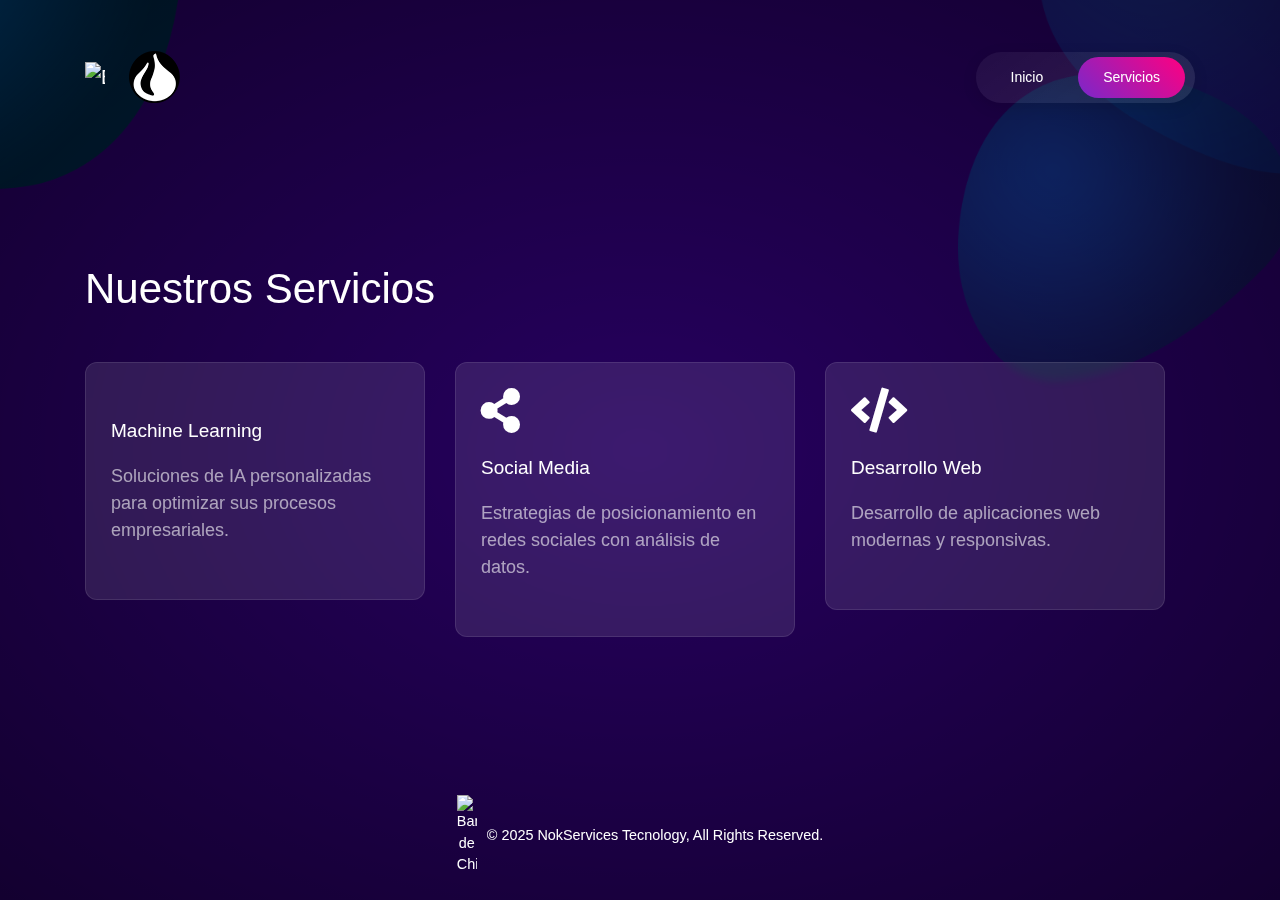
==== servicios.html @ 7560b2da "Beta 1 v2" ====
<!doctype html>
<html lang="es">
<head>
    <meta charset="UTF-8">
    <meta name="viewport" content="width=device-width, initial-scale=1, shrink-to-fit=no">
    <meta name="author" content="NokServices">

    <!-- Favicon -->
    <link rel="icon" type="image/png" href="assets/img/logo.png">
    <link rel="shortcut icon" type="image/png" href="assets/img/logo.png">
    <link rel="apple-touch-icon" href="assets/img/logo.png">

    <link rel="stylesheet" href="https://fonts.googleapis.com/css?family=Poppins:400,500,600">
    <link rel="stylesheet" href="assets/bootstrap/css/bootstrap.min.css" type="text/css">
    <link rel="stylesheet" href="assets/font-awesome/css/fontawesome-all.min.css">
    <link rel="stylesheet" href="assets/css/magnific-popup.css">
    <link rel="stylesheet" href="assets/css/style.css">
    <title>Servicios - Nok Services</title>

    <!-- Meta tags de seguridad -->
    <meta http-equiv="Content-Security-Policy" content="default-src 'self' https:; script-src 'self' https: 'unsafe-inline' 'unsafe-eval'; style-src 'self' https: 'unsafe-inline';">
    <meta http-equiv="X-Content-Type-Options" content="nosniff">
    <meta http-equiv="X-Frame-Options" content="DENY">
    <meta http-equiv="Referrer-Policy" content="strict-origin-when-cross-origin">
</head>
<body class="has-loading-screen ts-theme-dark">
    <div class="ts-page-wrapper">
        <div id="swup" class="container transition-fade">
            <!-- Navigation -->
            <header id="header">
                <nav class="navbar navbar-dark ts-separate-bg-element">
                    <a class="navbar-brand" href="index.html" style="display: flex; align-items: center;">
                        <div style="display: flex; align-items: center; gap: 10px;">
                            <img src="https://flagcdn.com/w20/cl.png" alt="Bandera de Chile" style="width: 20px; height: auto;">
                            <img src="assets/img/logo.png" alt="">
                        </div>
                    </a>
                    <div class="navbar-nav ml-auto custom-nav">
                        <div class="nav-container" style="
                            display: flex;
                            background: linear-gradient(145deg, rgba(255, 255, 255, 0.05), rgba(255, 255, 255, 0.1));
                            border-radius: 30px;
                            padding: 5px;
                            box-shadow: 0 4px 15px rgba(0, 0, 0, 0.1);">
                            <a href="index.html" class="nav-link" style="
                                color: white;
                                text-decoration: none;
                                padding: 10px 25px;
                                border-radius: 25px;
                                transition: all 0.4s ease;
                                margin: 0 5px;
                                font-weight: 500;">Inicio</a>
                            <a href="servicios.html" class="nav-link active" style="
                                color: white !important;
                                text-decoration: none;
                                padding: 10px 25px;
                                border-radius: 25px;
                                transition: all 0.4s ease;
                                margin: 0 5px;
                                font-weight: 500;
                                background: linear-gradient(45deg, #7928CA, #FF0080);">Servicios</a>
                        </div>
                    </div>
                </nav>
            </header>

            <!-- Main Content -->
            <main id="main-content">
                <div class="ts-content-wrapper">
                    <div class="row">
                        <div class="col-md-12">
                            <h1>Nuestros Servicios</h1>
                            
                            <!-- Services Grid -->
                            <div class="row mt-5">
                                <!-- Service Card 1 -->
                                <div class="col-md-4 mb-4">
                                    <div class="service-card" style="
                                        background: rgba(255, 255, 255, 0.1);
                                        border-radius: 12px;
                                        padding: 25px;
                                        backdrop-filter: blur(5px);
                                        border: 1px solid rgba(255, 255, 255, 0.1);
                                        transition: all 0.3s ease;">
                                        <i class="fas fa-robot mb-4" style="font-size: 2.5em; color: white;"></i>
                                        <h3>Machine Learning</h3>
                                        <p>Soluciones de IA personalizadas para optimizar sus procesos empresariales.</p>
                                    </div>
                                </div>

                                <!-- Service Card 2 -->
                                <div class="col-md-4 mb-4">
                                    <div class="service-card" style="
                                        background: rgba(255, 255, 255, 0.1);
                                        border-radius: 12px;
                                        padding: 25px;
                                        backdrop-filter: blur(5px);
                                        border: 1px solid rgba(255, 255, 255, 0.1);
                                        transition: all 0.3s ease;">
                                        <i class="fas fa-share-alt mb-4" style="font-size: 2.5em; color: white;"></i>
                                        <h3>Social Media</h3>
                                        <p>Estrategias de posicionamiento en redes sociales con análisis de datos.</p>
                                    </div>
                                </div>

                                <!-- Service Card 3 -->
                                <div class="col-md-4 mb-4">
                                    <div class="service-card" style="
                                        background: rgba(255, 255, 255, 0.1);
                                        border-radius: 12px;
                                        padding: 25px;
                                        backdrop-filter: blur(5px);
                                        border: 1px solid rgba(255, 255, 255, 0.1);
                                        transition: all 0.3s ease;">
                                        <i class="fas fa-code mb-4" style="font-size: 2.5em; color: white;"></i>
                                        <h3>Desarrollo Web</h3>
                                        <p>Desarrollo de aplicaciones web modernas y responsivas.</p>
                                    </div>
                                </div>
                            </div>
                        </div>
                    </div>
                </div>
            </main>

            <!-- Footer -->
            <footer id="footer">
                <div class="clearfix py-4">
                    <div class="text-center">
                        <small style="display: inline-flex; align-items: center; justify-content: center;">
                            <img src="https://flagcdn.com/w20/cl.png" alt="Bandera de Chile" style="width: 20px; height: auto; margin-right: 10px;">
                            © 2025 NokServices Tecnology, All Rights Reserved.
                        </small>
                    </div>
                </div>
            </footer>
        </div>

        <!-- Background -->
        <div class="ts-background ts-shapes-canvas position-fixed ts-separate-bg-element" data-bg-color="#26005F">
            <div class="ts-background-image ts-animate ts-scale" data-bg-image="assets/img/bg/14.png"></div>
            <div class="ts-background-image ts-animate ts-bounce" data-bg-image="assets/img/bg/13.png"></div>
            <div class="ts-background-image ts-animate ts-scale" data-bg-image="assets/img/bg/12.png" data-bg-opacity=".3"></div>
        </div>
    </div>

    <!-- Scripts -->
    <script src="assets/js/jquery-3.3.1.min.js"></script>
    <script src="assets/js/popper.min.js"></script>
    <script src="assets/bootstrap/js/bootstrap.min.js"></script>
    <script src="assets/js/imagesloaded.pkgd.min.js"></script>
    <script src="assets/js/custom.js"></script>
    <script>
        const swup = new Swup({
            animateHistoryBrowsing: true,
            plugins: []
        });

        // Reinicializar scripts después de cada transición
        swup.on('contentReplaced', function() {
            // Reinicializar scripts específicos de la página si es necesario
            if (typeof initializeScripts === 'function') {
                initializeScripts();
            }
        });

        // Mantener el fondo durante las transiciones
        swup.on('willReplaceContent', function() {
            document.body.classList.add('is-changing');
        });

        swup.on('contentReplaced', function() {
            document.body.classList.remove('is-changing');
        });
    </script>
</body>
</html>
---- assets/css/style.css ----
/*----------------------------------------------------------------------------------------------------------------------
Project:	    CryptoSoon
Version:        1.0.0

Default Color   #00c9ee;

Body copy:		'Poppins', sans-serif; 15px;
Headers:		'Poppins', sans-serif;

----------------------------------------------------------------------------------------------------------------------*/

/*----------------------------------------------------------------------------------------------------------------------
[Table of contents]

A. Basic Styling
  -- Styling

B. Helpers
  -- Animations
  -- Borders
  -- Colors
  -- Column Count
  -- Transitions
  -- Background
  -- Headings
  -- Height
  -- Margin
  -- No Gutter
  -- Opacity
  -- Overflow
  -- Padding
  -- Position
  -- Shadow
  -- Shape Mask
  -- Typography
  -- Title
  -- Transitions
  -- Utilities
  -- Width
  -- Z-Index

C. Components
  -- Block
  -- Blockquote
  -- Box
  -- Buttons
  -- Card
  -- Circle
  -- Forms
  -- Hr
  -- Inputs
  -- Item
  -- List
  -- Map
  -- Hero
  -- Navbar
  -- Page
  -- Partners
  -- Plugins
  -- Price Box
  -- Progress
  -- Promo Numbers
  -- Select
  -- Slider
  -- Tabs

D. Plugins Styles
  -- Magnific Popup
  -- Owl Carousel

E. Template Specific Elements
  -- Hero Form
  -- Carousel Centered
  -- Price Box
  -- SVG Shapes
  -- Other


----------------------------------------------------------------------------------------------------------------------*/

/***********************************************************************************************************************
A. Basic Styling
***********************************************************************************************************************/

/*-------------------------------------------
  -- Styling - Colors, Font Size, Font Family
-------------------------------------------*/

body {
    font-family: 'Roboto', sans-serif;
    font-weight: 400;
    font-size: 1.125rem;
    margin: 0;
    padding: 0;
    overflow-x: hidden;
}

body.ts-side-panel-active .ts-side-panel {
    transform: translateX(0%);
}

body.ts-side-panel-active .ts-page-wrapper {
    transform: translateX(-100%);
}

body.ts-theme-light .ts-shapes-canvas:after {
    opacity: .1;
}

body.ts-theme-light p {
    color: rgba(25, 25, 25, .6);
}

body.ts-theme-light h2 {
    border-bottom-color: rgba(25, 25, 25, .1);
}

body.ts-theme-light .ts-social-icons a {
    color: #191919;
    opacity: .6;
}

body.ts-theme-light .ts-social-icons a:hover {
    opacity: 1;
}

body.ts-theme-dark {
    color: #fff;
    background-color: #191919;
}

body.ts-theme-dark p {
    color: rgba(255, 255, 255, .6);
}

body.ts-theme-dark .form-control {
    box-shadow: 0 0 0 .125rem rgba(255, 255, 255, .2);
}

body.ts-theme-dark .form-control:focus {
    box-shadow: 0 0 0 .125rem rgba(255, 255, 255, .4);
}

body.ts-theme-dark .ts-social-icons a {
    color: #fff;
    opacity: .6;
}

body.ts-theme-dark .ts-social-icons a:hover {
    opacity: 1;
}

body, html {
    height: 100%;
}

html {
    font-size: 80%;
}

h1 {
    font-weight: 400;
    font-size: 1.875rem;
}

h2 {
    font-weight: 500;
    font-size: 1.25rem;
}

h3 {
    font-weight: 500;
    font-size: 1rem;
    margin-bottom: 1.25rem;
}

h4 {
    font-weight: 500;
    margin-bottom: 1.875rem;
}

h5 {
    font-size: 1rem;
    font-weight: 500;
}

h6 {
    font-size: .9375rem;
}

/* NEW */

/***********************************************************************************************************************
B. Helpers
***********************************************************************************************************************/

/*-------------------------------------------
  -- Animations
-------------------------------------------*/

[data-animate] {
    opacity: 0;
    animation-fill-mode: forwards;
    animation-duration: 1s;
}

/* Fade In Up */

@keyframes ts-fadeInUp {
    from {
        opacity: 0;
        transform: translate3d(0, 1.25rem, 0);
    }

    to {
        opacity: 1;
        transform: translate3d(0, 0, 0);
    }
}

.ts-fadeInUp {
    animation-name: ts-fadeInUp;
}

/* Fade In Down */

@keyframes ts-fadeInDown {
    from {
        opacity: 0;
        transform: translate3d(0, -1.25rem, 0);
    }

    to {
        opacity: 1;
        transform: translate3d(0, 0, 0);
    }
}

.ts-fadeInDown {
    animation-name: ts-fadeInDown;
}

/* Fade In Left */

@keyframes ts-fadeInLeft {
    from {
        opacity: 0;
        transform: translate3d(-1.25rem, 0, 0);
    }

    to {
        opacity: 1;
        transform: translate3d(0, 0, 0);
    }
}

.ts-fadeInLeft {
    animation-name: ts-fadeInLeft;
}

/* Fade In Right */

@keyframes ts-fadeInRight {
    from {
        opacity: 0;
        transform: translate3d(1.25rem, 0, 0);
    }

    to {
        opacity: 1;
        transform: translate3d(0, 0, 0);
    }
}

.ts-fadeInRight {
    animation-name: ts-fadeInRight;
}

/* Zoom In */

@keyframes ts-zoomIn {
    from {
        opacity: 0;
        transform: scale(.5);
    }

    to {
        opacity: 1;
        transform: scale(1);
    }
}

.ts-zoomIn {
    animation-name: ts-zoomIn;
}

/* Zoom In Short */

@keyframes ts-zoomInShort {
    from {
        opacity: 0;
        transform: scale(.9);
    }

    to {
        opacity: 1;
        transform: scale(1);
    }
}

.ts-zoomInShort {
    animation-name: ts-zoomInShort;
}

/****** Animate Shapes ******/

.ts-animate {
    animation-iteration-count: infinite;
    animation-duration: 5s;
}

/* Bounce */

@keyframes ts-bounce {
    0% {
        transform: translateY(0);
    }

    50% {
        transform: translateY(2.5rem);
    }

    100% {
        transform: translateY(0);
    }
}

.ts-bounce {
    animation-name: ts-bounce;
    animation-timing-function: ease-in-out;
}

/* Scale */

@keyframes ts-scale {
    0% {
        transform: scale(1);
    }

    50% {
        transform: scale(1.05);
    }

    100% {
        transform: scale(1);
    }
}

.ts-scale {
    animation-name: ts-scale;
    animation-timing-function: ease-in-out;
}

/*-------------------------------------------
  -- Borders
-------------------------------------------*/

.ts-border-radius__sm {
    border-radius: .125rem;
    overflow: hidden;
}

.ts-border-radius__md {
    border-radius: .25rem;
    overflow: hidden;
}

.ts-border-radius__lg {
    border-radius: .5rem;
    overflow: hidden;
}

.ts-border-radius__xl {
    border-radius: .75rem;
    overflow: hidden;
}

.ts-border-radius__round-shape {
    border-radius: 187.5rem;
    overflow: hidden;
}

.ts-border-none {
    border: none;
}

.ts-border-bottom {
    border-bottom: .0625rem solid rgba(0, 0, 0, .1);
}

.ts-font-color__white {
    color: #fff;
}

.ts-font-color__black {
    color: #000;
}

.ts-font-color__primary {
    color: #00c9ee;
}

/*-------------------------------------------
  -- Background
-------------------------------------------*/

[data-bg-image] {
    background-size: cover;
    background-position: 50%;
}

.ts-background {
    bottom: 0;
    left: 0;
    height: 100%;
    overflow: hidden;
    position: absolute;
    width: 100%;
    z-index: -2;
}

.ts-background .ts-background {
    height: 100%;
    width: 100%;
}

.ts-background-image, .ts-img-into-bg {
    background-repeat: no-repeat;
    background-size: cover;
    background-position: 50%;
    height: 100%;
    overflow: hidden;
    width: 100%;
    position: absolute;
    top: 0;
    left: 0;
}

.ts-background-image img, .ts-img-into-bg img {
    display: none;
}

.ts-background-original-size {
    background-size: inherit;
}

.ts-background-size-cover {
    background-size: cover;
}

.ts-background-size-contain {
    background-size: contain;
}

.ts-background-repeat-x {
    background-repeat: repeat-x;
}

.ts-background-repeat-y {
    background-repeat: repeat-y;
}

.ts-background-repeat-repeat {
    background-repeat: repeat;
    background-size: inherit;
}

.ts-background-position-top {
    background-position: top;
}

.ts-background-position-center {
    background-position: center;
}

.ts-background-position-bottom {
    background-position: bottom;
}

.ts-background-particles {
    height: 120%;
    left: 0;
    margin-left: -10%;
    margin-top: -10%;
    overflow: hidden;
    position: absolute;
    top: 0;
    width: 120%;
    z-index: 1;
}

.ts-background-is-dark {
    color: #fff;
}

.ts-background-is-dark .form-control {
    box-shadow: 0 0 0 .125rem rgba(255, 255, 255, .2);
}

.ts-background-is-dark .form-control:focus {
    box-shadow: 0 0 0 .125rem rgba(255, 255, 255, .4);
}

.ts-background-is-dark .ts-btn-border-muted {
    border-color: rgba(255, 255, 255, .1);
}

/*-------------------------------------------
  -- Height
-------------------------------------------*/

.ts-height__50px {
    height: 3.125rem;
}

.ts-height__100px {
    height: 6.25rem;
}

.ts-height__150px {
    height: 9.375rem;
}

.ts-height__200px {
    height: 12.5rem;
}

.ts-height__250px {
    height: 15.625rem;
}

.ts-height__300px {
    height: 18.75rem;
}

.ts-height__350px {
    height: 21.875rem;
}

.ts-height__400px {
    height: 25rem;
}

.ts-height__450px {
    height: 28.125rem;
}

.ts-height__500px {
    height: 31.25rem;
}

.ts-height__600px {
    height: 37.5rem;
}

.ts-height__700px {
    height: 43.75rem;
}

.ts-height__800px {
    height: 50rem;
}

.ts-height__900px {
    height: 56.25rem;
}

.ts-height__1000px {
    height: 62.5rem;
}

/*-------------------------------------------
  -- Margin
-------------------------------------------*/

.ts-mt__0 {
    margin-top: 0 !important;
}

.ts-mr__0 {
    margin-right: 0 !important;
}

.ts-mb__0 {
    margin-bottom: 0 !important;
}

.ts-ml__0 {
    margin-left: 0 !important;
}

/* NEW */

/*-------------------------------------------
  -- No Gutters - Removes padding from col*
-------------------------------------------*/

.no-gutters {
    margin-right: 0;
    margin-left: 0;
}

.no-gutters > .col, .no-gutters > [class*="col-"] {
    padding-right: 0;
    padding-left: 0;
}

/* NEW */

/*-------------------------------------------
  -- Opacity
-------------------------------------------*/

.ts-opacity__5 {
    opacity: .05;
}

.ts-opacity__10 {
    opacity: .1;
}

.ts-opacity__20 {
    opacity: .2;
}

.ts-opacity__30 {
    opacity: .3;
}

.ts-opacity__40 {
    opacity: .4;
}

.ts-opacity__50 {
    opacity: .5;
}

.ts-opacity__60 {
    opacity: .6;
}

.ts-opacity__70 {
    opacity: .7;
}

.ts-opacity__80 {
    opacity: .8;
}

.ts-opacity__90 {
    opacity: .9;
}

/*-------------------------------------------
  -- Overflow
-------------------------------------------*/

.ts-overflow__hidden {
    overflow: hidden;
}

.ts-overflow__visible {
    overflow: visible;
}

/* NEW */

/*-------------------------------------------
  -- Padding
-------------------------------------------*/

.ts-pt__0 {
    padding-top: 0 !important;
}

.ts-pr__0 {
    padding-right: 0 !important;
}

.ts-pb__0 {
    padding-bottom: 0 !important;
}

.ts-pl__0 {
    padding-left: 0 !important;
}

/*-------------------------------------------
  -- Position
-------------------------------------------*/

/* Top */

.ts-top__0 {
    top: 0%;
}

.ts-top__50 {
    top: 50%;
}

.ts-top__100 {
    top: 100%;
}

/* Right */

.ts-right__0 {
    right: 0%;
}

.ts-right__50 {
    right: 50%;
}

.ts-right__100 {
    right: 100%;
}

/* Bottom */

.ts-bottom__0 {
    bottom: 0%;
}

.ts-bottom__50 {
    bottom: 50%;
}

.ts-bottom__100 {
    bottom: 100%;
}

/* Left */

.ts-left__0 {
    left: 0%;
}

.ts-left__50 {
    left: 50%;
}

.ts-left__100 {
    left: 100%;
}

/* NEW */

/*-------------------------------------------
  -- Shadow
-------------------------------------------*/

.ts-shadow__sm {
    box-shadow: 0 .125rem .3125rem rgba(0, 0, 0, .1);
}

.ts-shadow__md {
    box-shadow: .125rem .1875rem .9375rem rgba(0, 0, 0, .15);
}

.ts-shadow__lg {
    box-shadow: .375rem .3125rem 1.5625rem rgba(0, 0, 0, .2);
}

.ts-shadow__none {
    box-shadow: none !important;
}

/*-------------------------------------------
  -- Shape Mask
-------------------------------------------*/

.ts-shape-mask__up:before {
    background-image: url("../../assets/img/bg-shape-mask-up.png");
    background-size: cover;
    content: "";
    left: 0;
    height: 3.75rem;
    position: absolute;
    top: -0.0625rem;
    width: 100%;
}

.ts-shape-mask__down:after {
    background-image: url("../../assets/img/bg-shape-mask-down.png");
    background-size: cover;
    bottom: -0.0625rem;
    content: "";
    left: 0;
    height: 3.75rem;
    position: absolute;
    width: 100%;
}

/* NEW */

/*-------------------------------------------
  -- Typography
-------------------------------------------*/

a {
    color: #00c9ee;
    transition: .3s ease;
}

a:hover {
    color: rgb(0, 165, 194);
    text-decoration: none;
}

p {
    line-height: 1.6875rem;
    margin-bottom: 1.875rem;
    color: rgba(25, 25, 25, .6);
}

.ts-font-weight__normal {
    font-weight: normal;
}

.ts-font-weight__light {
    font-weight: lighter;
}

.ts-font-weight__bold {
    font-weight: bold;
}

.ts-text-small {
    font-size: .8125rem !important;
}

.ts-xs-text-center {
}

/*-------------------------------------------
  -- Title
-------------------------------------------*/

.ts-title {
    margin-bottom: 1.25rem;
}

.ts-title h5 {
    font-weight: normal;
    opacity: .5;
}

/* NEW */

/* NEW */

/*-------------------------------------------
  -- Utilities
-------------------------------------------*/

/* Social Icons */

.ts-social-icons {
    font-size: 120%;
}

.ts-social-icons a {
    padding: .25rem .5rem;
    color: #9e9e9e;
}

/* Overlay */

.ts-has-overlay {
    position: relative;
}

.ts-has-overlay:after {
    background-color: #000;
    content: "";
    height: 100%;
    left: 0;
    opacity: .5;
    position: absolute;
    top: 0;
    width: 100%;
    z-index: -1;
}

/* Flip x */

.ts-flip-x {
    transform: scaleY(-1);
}

/* Flip Y */

.ts-flip-y {
    transform: scaleX(-1);
}

/* NEW flip */

/*-------------------------------------------
  -- Width
-------------------------------------------*/

.ts-width__10px {
    width: .625rem;
}

.ts-width__20px {
    width: 1.25rem;
}

.ts-width__30px {
    width: 1.875rem;
}

.ts-width__40px {
    width: 2.5rem;
}

.ts-width__50px {
    width: 3.125rem;
}

.ts-width__100px {
    width: 6.25rem;
}

.ts-width__200px {
    width: 12.5rem;
}

.ts-width__300px {
    width: 18.75rem;
}

.ts-width__400px {
    width: 25rem;
}

.ts-width__500px {
    width: 31.25rem;
}

.ts-width__inherit {
    width: inherit !important;
}

.ts-width__auto {
    width: auto !important;
}

/*-------------------------------------------
  -- Z-index
-------------------------------------------*/

.ts-z-index__-1 {
    z-index: -1 !important;
}

.ts-z-index__0 {
    z-index: 0 !important;
}

.ts-z-index__1 {
    z-index: 1 !important;
}

.ts-z-index__2 {
    z-index: 2 !important;
}

.ts-z-index__1000 {
    z-index: 1000 !important;
}

/* NEW */

/***********************************************************************************************************************
C. Components
***********************************************************************************************************************/

/*-------------------------------------------
  -- Block
-------------------------------------------*/

.ts-block {
    padding-bottom: 5rem;
    padding-top: 5rem;
    position: relative;
}

.ts-block-inside {
    padding: 1.25rem;
    position: relative;
}

section {
    position: relative;
}

/*-------------------------------------------
  -- Blockquote
-------------------------------------------*/

blockquote {
    font-size: 1.125rem;
    position: relative;
    background-size: contain;
    background-image: url("../../assets/svg/bubble.svg");
    background-repeat: no-repeat;
    background-position: center 3.75rem;
    padding-bottom: 3.75rem;
}

blockquote [class*="ts-circle"] {
    box-shadow: .375rem .3125rem 1.5625rem rgba(0, 0, 0, .2);
    position: relative;
    margin-bottom: 1.25rem;
    z-index: 1;
}

blockquote figure {
    padding-top: .9375rem;
    display: inline-block;
    position: relative;
}

blockquote figure aside {
    background-image: url("data:image/svg+xml,%3csvg xmlns='http://www.w3.org/2000/svg'  width='52' height='62'%3E%3cpath fill='var(--color-primary-svg)' d='M51 29.1c5.8 16.5-7.4 33-23.7 32.6 -2.5 0-4.9-0.3-7.2-1 -9.2-2.5-16.5-9.8-19-19C0.4 39.5 0 37 0 34.5 0 21.7 4.9 6.1 18.1 1.1 32.9-4.6 44.4 12.7 49.3 24 50 25.7 50.5 27.4 51 29.1z'/%3E%3c/svg%3E");
    background-repeat: no-repeat;
    background-size: contain;
    bottom: 0;
    height: 3.875rem;
    position: absolute;
    width: 3.25rem;
    right: -0.625rem;
    z-index: 2;
}

blockquote figure aside i {
    color: #fff;
    left: 1.0625rem;
    top: 1.5625rem;
    position: absolute;
}

blockquote figure aside svg {
    fill: #00c9ee;
}

blockquote p {
    padding-left: 2.5rem;
    padding-right: 2.5rem;
}

blockquote h4 {
    margin-bottom: .3125rem;
}

blockquote h6 {
    opacity: .5;
}

.blockquote-footer {
    color: inherit;
}

.blockquote-footer:before {
    display: none;
}

.ts-carousel-blockquote .owl-item figure, .ts-carousel-blockquote .owl-item p,
.ts-carousel-blockquote .owl-item .blockquote-footer {
    opacity: 0;
    transition: .6s ease;
    transform: translateY(.625rem);
}

.ts-carousel-blockquote .owl-item.active figure,
.ts-carousel-blockquote .owl-item.active p,
.ts-carousel-blockquote .owl-item.active .blockquote-footer {
    opacity: 1;
    transform: translateY(0);
}

.ts-carousel-blockquote .owl-item.active p {
    transition-delay: .1s;
}

.ts-carousel-blockquote .owl-item.active .blockquote-footer {
    transition-delay: .2s;
}

/* NEW */

/*-------------------------------------------
  -- Box
-------------------------------------------*/

.ts-box {
    background-color: #fff;
    border-radius: .25rem;
    margin-bottom: 1.875rem;
    box-shadow: .125rem .1875rem .9375rem rgba(0, 0, 0, .15);
    padding: 1.5625rem;
}

/*-------------------------------------------
  -- Buttons
-------------------------------------------*/

.btn {
    border-radius: 6.25rem;
    border-width: .125rem;
    box-shadow: .125rem .1875rem .9375rem rgba(0, 0, 0, .15);
    font-weight: 600;
    font-size: .9375rem;
    padding: .5rem 1.25rem;
    position: relative;
    outline: none !important;
}

.btn span {
    transition: .3s ease;
}

.btn .status {
    bottom: 0;
    height: 1.375rem;
    left: 0;
    margin: auto;
    position: absolute;
    top: 0;
    right: 0;
    width: 1.5rem;
}

.btn .status .spinner {
    left: .3125rem;
    transition: .3s ease;
    top: .1875rem;
    position: absolute;
    opacity: 0;
}

.btn .status .status-icon {
    border-radius: 50%;
    left: 0;
    opacity: 0;
    font-size: .625rem;
    padding: .25rem .4375rem;
    position: relative;
    transition: .3s ease;
    z-index: 1;
    transform: scale(0);
}

.btn .status .status-icon.valid {
    background-color: var(--green);
}

.btn .status .status-icon.invalid {
    background-color: var(--red);
}

.btn.processing span {
    opacity: .2;
}

.btn.processing .spinner {
    opacity: 1;
}

.btn.done .ts-spinner {
    opacity: 0;
}

.btn.done .status-icon {
    transform: scale(1);
    opacity: 1;
}

.btn-primary:hover, .btn-primary:focus, .btn-primary:active {
    /*background-color: darken( var(--color-primary), 20% );
    border-color: darken( var(--color-primary), 20% );*/
    background-color: #00c9ee;
    border-color: #00c9ee;
    box-shadow: .125rem .1875rem .9375rem rgba(0, 0, 0, .3);
}

.btn-primary {
    background-color: #00c9ee;
    border-color: #00c9ee;
    color: #fff;
}

.btn-primary.disabled, .btn-primary:disabled {
    background-color: rgb(0, 165, 194);
    border-color: rgb(0, 165, 194);
}

.btn-primary:not(:disabled):not(.disabled):active:focus,
.btn-primary:not(:disabled):not(.disabled).active:focus,
.show > .btn-primary.dropdown-toggle:focus {
    background-color: rgb(0, 165, 194);
    border-color: rgb(0, 143, 168);
    box-shadow: 0 .1875rem .9375rem rgba(0, 0, 0, .2);
}

.btn-primary:not(:disabled):not(.disabled):active,
.btn-primary:not(:disabled):not(.disabled).active,
.show > .btn-primary.dropdown-toggle {
    background-color: rgb(0, 165, 194);
    border-color: rgb(0, 165, 194);
    box-shadow: 0 .1875rem .9375rem rgba(0, 0, 0, .2);
}

.btn-dark {
    background-color: #191919;
    border-color: #191919;
}

.btn-outline-primary {
    border-color: #00c9ee;
    color: #00c9ee;
}

.btn-outline-primary:hover {
    background-color: #00c9ee;
    border-color: #00c9ee;
}

.btn-outline-primary:not(:disabled):not(.disabled):active:focus {
    background-color: #00c9ee;
    border-color: #00c9ee;
    box-shadow: 0 0 0 .2rem rgba(0, 201, 238, .5);
}

.btn-lg {
    padding: .75rem 1.5rem;
    font-size: 1.125rem;
}

.btn-sm {
    font-size: .8125rem;
    padding: .375rem 1rem;
}

.btn-xs {
    font-size: .75rem;
    font-weight: 600;
    padding: .125rem .6875rem;
    text-transform: uppercase;
}

[class*="btn-outline-"] {
    box-shadow: none;
}

.ts-btn-border-muted {
    border-color: rgba(25, 25, 25, .1);
}

/*-------------------------------------------
  -- Card
-------------------------------------------*/

.card {
    backface-visibility: hidden;
    border: none;
    box-shadow: .125rem .1875rem .9375rem rgba(0, 0, 0, .15);
    margin-bottom: 1.875rem;
    overflow: hidden;
}

.card-columns .card {
    margin-bottom: 1.25rem;
}

.card-body, .card-footer, .card-header {
    padding: 1.5625rem;
}

.ts-cards-same-height > div[class*='col-'] {
    display: flex;
}

.ts-cards-same-height > div[class*='col-'] .card {
    width: 100%;
}

.ts-card__flat {
    border-radius: 0;
    box-shadow: none;
}

.ts-card__flat .card-footer {
    background-color: transparent;
    border: none;
}

.ts-card__image {
}

/*-------------------------------------------
  -- Circle
-------------------------------------------*/

.ts-circle__sm {
    border-radius: 50%;
    display: inline-block;
    height: 4.375rem;
    flex: 0 0 4.375rem;
    overflow: hidden;
    width: 4.375rem;
    position: relative;
}

.ts-circle__md {
    border-radius: 50%;
    display: inline-block;
    height: 6.25rem;
    flex: 0 0 6.25rem;
    overflow: hidden;
    width: 6.25rem;
    position: relative;
}

.ts-circle__lg {
    border-radius: 50%;
    display: inline-block;
    height: 8.125rem;
    flex: 0 0 8.125rem;
    overflow: hidden;
    width: 8.125rem;
    position: relative;
}

.ts-circle__xl {
    border-radius: 50%;
    display: inline-block;
    height: 10rem;
    flex: 0 0 10rem;
    overflow: hidden;
    width: 10rem;
    position: relative;
}

/*-------------------------------------------
  -- Forms
-------------------------------------------*/

form.ts-labels-inside-input .form-group,
.ts-form.ts-labels-inside-input .form-group {
    position: relative;
}

form.ts-labels-inside-input .form-group label,
.ts-form.ts-labels-inside-input .form-group label {
    line-height: 2.625rem;
    left: .8125rem;
    opacity: .4;
    pointer-events: none;
    position: absolute;
    top: 0;
    transition: .3s ease;
}

form.ts-labels-inside-input .form-group label.focused,
.ts-form.ts-labels-inside-input .form-group label.focused {
    top: -2.1875rem;
    left: 0;
    font-size: .75rem;
    opacity: 1;
}

.form-control {
    border: 0;
    box-shadow: 0 0 0 .125rem rgba(0, 0, 0, .2);
    border-radius: .125rem;
    padding: .5625rem .75rem;
}

.form-control:focus {
    box-shadow: 0 0 0 .125rem rgba(0, 0, 0, .4);
}

.form-group {
    margin-bottom: 1.5625rem;
}

.form-group label {
    font-size: .8125rem;
}

/*-------------------------------------------
  -- HR
-------------------------------------------*/

hr {
    border-top-width: .125rem;
}

/* NEW */

/*-------------------------------------------
  -- Inputs
-------------------------------------------*/

.ts-input__static {
    pointer-events: none;
    box-shadow: none;
}

.ts-inputs__transparent input, .ts-inputs__transparent textarea {
    background-color: transparent;
    color: #fff;
}

.ts-inputs__transparent input:active, .ts-inputs__transparent input:focus,
.ts-inputs__transparent textarea:active, .ts-inputs__transparent textarea:focus {
    background-color: transparent;
    color: #fff;
}

.ts-item {
    height: 100%;
    padding-bottom: 1.875rem;
}

.ts-item-content {
    display: flex;
    flex-direction: column;
    height: 100%;
}

.ts-item-header {
    margin-bottom: 1.5625rem;
    position: relative;
}

.ts-item-header .icon .step {
    background-color: #00c9ee;
    bottom: 0;
    box-shadow: .125rem .1875rem .9375rem rgba(0, 0, 0, .15);
    border-radius: 50%;
    color: #191919;
    font-weight: 600;
    line-height: 1.875rem;
    left: 0;
    height: 1.875rem;
    position: absolute;
    text-align: center;
    width: 1.875rem;
}

.ts-item-body {
    flex: 1 1 auto;
}

.ts-item-footer {
}

/*-------------------------------------------
  -- List
-------------------------------------------*/

ul {
    line-height: 2.5rem;
}

ul.ts-list-divided li {
    border-bottom: .0625rem solid rgba(0, 0, 0, .1);
    padding-bottom: .3125rem;
    padding-top: .3125rem;
}

ul.ts-list-divided li:last-child {
    border-bottom: none;
}

/* NEW */

/*-------------------------------------------
  -- Loading Screen
-------------------------------------------*/

body.has-loading-screen:before {
    background-color: #000;
    content: "";
    height: 100%;
    right: 0;
    position: fixed;
    width: 100%;
    top: 0;
    z-index: 9999;
    transition: 1.5s ease;
    opacity: 1;
}

body.has-loading-screen:after {
    content: url("../../assets/img/loading.svg");
    height: 2.5rem;
    width: 2.5rem;
    position: fixed;
    margin: auto;
    bottom: 0;
    left: 0;
    right: 0;
    opacity: 1;
    transform: scale(1);
    transition: 1.5s ease;
    top: 0;
    z-index: 10000;
}

body.has-loading-screen.loading-done:before {
    width: 0;
}

body.has-loading-screen.loading-done:after {
    transform: scale(0);
    opacity: 0;
}

/*-------------------------------------------
  -- Map
-------------------------------------------*/

.map {
    min-height: 12.5rem;
}

.map a[href^="http://maps.google.com/maps"] {
    display: none !important;
}

.map a[href^="https://maps.google.com/maps"] {
    display: none !important;
}

.map .gmnoprint a, .map .gmnoprint span, .map .gm-style-cc {
    display: none;
}

/*-------------------------------------------
  -- Hero
-------------------------------------------*/

#ts-hero {
    color: #fff;
    display: flex;
    position: relative;
}

#ts-hero .ts-background-image {
    background-position: top center;
}

/*-------------------------------------------
  -- Navbar
-------------------------------------------*/

.navbar {
    font-size: .875rem;
    font-weight: 500;
    padding-bottom: 2rem;
    padding-top: 2rem;
    transition: .3s ease;
}

.navbar.in {
    padding-bottom: 1rem;
    padding-top: 1rem;
}

.navbar.in .ts-background {
    opacity: 1 !important;
}

.navbar .ts-background {
    transition: 1s ease;
}

.navbar .navbar-toggler {
    outline: none !important;
    border: none;
}

.navbar-dark .navbar-toggler-icon {
    background-image: url("data:image/svg+xml;charset=utf8,%3Csvg viewBox='0 0 30 30' xmlns='http://www.w3.org/2000/svg'%3E%3Cpath stroke='rgba(255, 255, 255, 1)' stroke-width='2' stroke-linecap='round' stroke-miterlimit='10' d='M4 7h22M4 15h22M4 23h22'/%3E%3C/svg%3E");
}

[class*="navbar-expand"] .navbar-nav .nav-link {
    padding-top: .3125rem;
    padding-bottom: .3125rem;
}

/*XL*/

/*LG*/

/*MD*/

/*SM*/

/*-------------------------------------------
  -- Page
-------------------------------------------*/

.ts-page-wrapper {
    height: 100%;
    transition: 1s cubic-bezier(.77, 0, .18, 1);
}

.ts-page-wrapper > .container {
    display: table;
    height: 100%;
}

#header, #footer {
    display: table-row;
    height: .0625rem;
}

#header {
    vertical-align: top;
}

#header .navbar {
    padding-left: 0;
    padding-right: 0;
}

#main-content {
    display: table;
    height: 100%;
    width: 100%;
}

#main-content .ts-content-wrapper {
    display: table-cell;
    vertical-align: middle;
}

#main-content .ts-content-wrapper > .row {
    width: 100%;
}

#footer {
    vertical-align: bottom;
}

/*-------------------------------------------
  -- Partners
-------------------------------------------*/

.ts-partners a {
    display: block;
    padding: .625rem .3125rem;
}

/*-------------------------------------------
  -- Plugins
-------------------------------------------*/

.tv-site-widget {
    border: none !important;
}

iframe div {
    border: none;
}

/*-------------------------------------------
  -- Progress
-------------------------------------------*/

.progress {
    background-color: transparent;
    border: .125rem solid #00c9ee;
    border-radius: 0;
    height: .625rem;
}

.progress .progress-bar {
    background-color: #00c9ee;
}

/*-------------------------------------------
  -- Promo Numbers
-------------------------------------------*/

.ts-promo-numbers h2 {
    font-weight: normal;
}

.ts-promo-numbers h3 {
    font-weight: normal;
}

.ts-promo-number {
    position: relative;
}

.ts-promo-number .ts-promo-number-divider:after {
    content: "";
    bottom: 0;
    border: .125rem solid #00c9ee;
    border-radius: 50%;
    height: .625rem;
    margin: auto;
    position: absolute;
    right: -0.3125rem;
    top: 0;
    width: .625rem;
}

/*-------------------------------------------
  -- Select
-------------------------------------------*/

select.form-control {
    box-shadow: .125rem .1875rem .9375rem rgba(0, 0, 0, .15);
    border-radius: .25rem;
    cursor: pointer;
    height: 2.8125rem !important;
    margin-top: -0.125rem;
    padding: .5rem;
    -webkit-appearance: none;
       -moz-appearance: none;
    text-indent: .0625rem;
    text-overflow: '';
}

select.form-control:focus, select.form-control:hover {
    box-shadow: .375rem .3125rem 1.5625rem rgba(0, 0, 0, .2);
}

select::-ms-expand {
    display: none;
}

.select-wrapper {
    position: relative;
}

.select-wrapper:before {
    position: absolute;
    display: inline-block;
    font-weight: 900;
    text-rendering: auto;
    top: 0;
    margin: auto;
    bottom: 0;
    right: .9375rem;
    height: 1.875rem;
    -webkit-font-smoothing: antialiased;
    font-family: "Font Awesome\ 5 Free";
    content: "\f0dd";
}

/*-------------------------------------------
  -- Slider
-------------------------------------------*/

.ts-slider {
    height: 100% !important;
}

.ts-slider div {
    height: 100% !important;
}

/*-------------------------------------------
  -- Tabs
-------------------------------------------*/

.nav-tabs {
    border-bottom: none;
}

.nav-tabs h4 {
    font-weight: normal;
    margin-bottom: 0;
}

.nav-tabs .nav-link {
    background-color: transparent;
    border: none;
    border-bottom: .1875rem solid transparent;
    margin-left: .9375rem;
    margin-right: .9375rem;
    padding-right: 0;
    padding-left: 0;
    color: inherit;
    opacity: .5;
}

.nav-tabs .nav-link.active {
    color: #191919;
    background-color: transparent;
    border-bottom: .1875rem solid #00c9ee;
    opacity: 1;
}

/* NEW */

/***********************************************************************************************************************
D. Plugins Styles
***********************************************************************************************************************/

/*-------------------------------------------
  -- Count Down
-------------------------------------------*/

.ts-count-down {
    display: flex;
    justify-content: space-between;
    margin-bottom: 1.25rem;
    font-size: 2.5rem;
    font-weight: 400;
    text-shadow: .375rem .3125rem 1.5625rem rgba(0, 0, 0, .5);
}

.ts-count-down div {
    display: block;
    width: 100%;
    position: relative;
}

.ts-count-down div:last-child .ts-cc-number:after {
    display: none;
}

.ts-count-down div .ts-cc-number {
    position: relative;
    width: 100%;
    display: block;
}

.ts-count-down div .ts-cc-number:after {
    bottom: 0;
    content: "\f111";
    font-weight: 900;
    font-family: "Font Awesome\ 5 Free";
    position: absolute;
    height: .625rem;
    margin: auto;
    font-size: .625rem;
    top: 0;
    opacity: .2;
    right: -0.625rem;
    -webkit-font-smoothing: antialiased;
}

.ts-count-down .ts-cc-description {
    display: block;
    font-size: .875rem;
    opacity: .5;
}

/*-------------------------------------------
  -- Magnific Popup
-------------------------------------------*/

/* overlay at start */

.mfp-fade.mfp-bg {
    opacity: 0;
    background-color: #000;
    -webkit-transition: all .15s ease-out;
       -moz-transition: all .15s ease-out;
            transition: all .15s ease-out;
}

/* overlay animate in */

.mfp-fade.mfp-bg.mfp-ready {
    opacity: .8;
}

/* overlay animate out */

.mfp-fade.mfp-bg.mfp-removing {
    opacity: 0;
}

/* content at start */

.mfp-fade.mfp-wrap .mfp-content {
    opacity: 0;
    -webkit-transition: all .15s ease-out;
       -moz-transition: all .15s ease-out;
            transition: all .15s ease-out;
}

/* content animate it */

.mfp-fade.mfp-wrap.mfp-ready .mfp-content {
    opacity: 1;
}

/* content animate out */

.mfp-fade.mfp-wrap.mfp-removing .mfp-content {
    opacity: 0;
}

/*-------------------------------------------
  -- Owl Carousel
-------------------------------------------*/

.owl-carousel .owl-dots {
    text-align: center;
}

.owl-carousel .owl-dots .owl-dot {
    display: inline-block;
    padding: .3125rem;
}

.owl-carousel .owl-dots .owl-dot:hover span,
.owl-carousel .owl-dots .owl-dot.active span {
    opacity: .7;
}

.owl-carousel .owl-dots .owl-dot span {
    background-color: #191919;
    border-radius: 50%;
    display: inline-block;
    height: .625rem;
    opacity: .2;
    transition: .3s ease;
    width: .625rem;
}

.owl-carousel .owl-nav {
    position: absolute;
    top: -1.25rem;
    bottom: 0;
    height: 0;
    margin: auto;
    width: 100%;
}

.owl-carousel .owl-nav .owl-prev, .owl-carousel .owl-nav .owl-next {
    background-color: rgba(25, 25, 25, .6);
    border-radius: 50%;
    box-shadow: 0 .125rem .3125rem rgba(0, 0, 0, .1);
    color: #fff;
    display: inline-block;
    height: 2.5rem;
    position: absolute;
    text-align: center;
    transition: .3s ease;
    width: 2.5rem;
}

.owl-carousel .owl-nav .owl-prev:after, .owl-carousel .owl-nav .owl-next:after {
    font-family: "Font Awesome\ 5 Free";
    font-weight: 900;
    font-size: 1.375rem;
    line-height: 2.5rem;
    -webkit-font-smoothing: antialiased;
}

.owl-carousel .owl-nav .owl-prev:hover, .owl-carousel .owl-nav .owl-next:hover {
    background-color: rgba(25, 25, 25, .8);
}

.owl-carousel .owl-nav .owl-next {
    right: .3125rem;
}

.owl-carousel .owl-nav .owl-next:after {
    content: "\f105";
    margin-left: .1875rem;
}

.owl-carousel .owl-nav .owl-prev {
    left: .3125rem;
}

.owl-carousel .owl-nav .owl-prev:after {
    content: "\f104";
    margin-right: .0625rem;
}

/***********************************************************************************************************************
E. Template Specific Elements
***********************************************************************************************************************/

/*-------------------------------------------
  -- Centered Slider
-------------------------------------------*/

.ts-carousel-centered .slide {
    margin-bottom: 1rem;
    margin-top: 1rem;
    padding: 1rem;
}

.ts-carousel-centered .owl-item {
    perspective: 1000;
}

.ts-carousel-centered .owl-item .slide {
    opacity: .5;
    transition: .3s ease;
    transform: scale(.95);
}

.ts-carousel-centered .owl-item.active.center .slide {
    opacity: 1;
    transform: scale(1);
}

.ts-carousel-centered .owl-nav .owl-prev,
.ts-carousel-centered .owl-nav .owl-next {
    height: 3.75rem;
    width: 3.75rem;
}

.ts-carousel-centered .owl-nav .owl-prev:after,
.ts-carousel-centered .owl-nav .owl-next:after {
    font-size: 1.375rem;
    line-height: 3.75rem;
}

.ts-carousel-centered .owl-nav .owl-prev:hover,
.ts-carousel-centered .owl-nav .owl-next:hover {
    background-color: rgb(25, 25, 25);
}

.ts-carousel-centered .owl-nav .owl-next {
    right: 1.25rem;
}

.ts-carousel-centered .owl-nav .owl-prev {
    left: 1.25rem;
}

/*-------------------------------------------
  -- Hero Form Floated
-------------------------------------------*/

.floated {
    position: relative;
    width: 100%;
    z-index: 1;
    bottom: -1.875rem;
}

.floated form {
    position: relative;
    padding: 1.875rem 3.75rem;
}

/*-------------------------------------------
  -- Price Box
-------------------------------------------*/

.ts-price-box__promoted {
    box-shadow: .375rem .3125rem 1.5625rem rgba(0, 0, 0, .2);
    margin-top: -1.25rem;
    margin-bottom: .625rem;
    z-index: 2;
}

.ts-price-box__promoted .ts-title {
    transform: scale(1.2);
}

/* NEW */

/*-------------------------------------------
  -- Time Line
-------------------------------------------*/

.ts-time-line__horizontal {
    padding-bottom: .625rem;
    padding-top: .625rem;
    position: relative;
    /* timeline line */
}

.ts-time-line__horizontal ul {
    padding-left: 1.875rem;
    list-style: none;
    position: relative;
}

.ts-time-line__horizontal:after {
    background-color: #474747;
    content: "";
    bottom: 6.875rem;
    height: .1875rem;
    left: 0;
    position: absolute;
    width: 100%;
}

.ts-time-line__horizontal .ts-time-line__item {
    flex: 0 0 auto;
    margin-right: 1.875rem;
    position: relative;
    width: 18.75rem;
}

.ts-time-line__horizontal .ts-time-line__item .ts-box {
    position: relative;
    /* dot */
}

.ts-time-line__horizontal .ts-time-line__item .ts-box:before {
    background-color: #474747;
    bottom: -4.375rem;
    border-radius: 100%;
    content: "";
    left: 1.6875rem;
    height: .75rem;
    position: absolute;
    width: .75rem;
}

.ts-time-line__horizontal .ts-time-line__item .ts-box {
    /*triangle*/
}

.ts-time-line__horizontal .ts-time-line__item .ts-box:after {
    border-color: #fff transparent transparent transparent;
    border-style: solid;
    border-width: .5rem .5rem 0 .5rem;
    bottom: -0.4375rem;
    content: "";
    left: 1.5625rem;
    height: 0;
    position: absolute;
    width: 0;
}

.ts-time-line__horizontal .ts-time-line__item.ts-time-line__milestone {
    width: 4.375rem;
}

.ts-time-line__horizontal .ts-time-line__item.ts-time-line__milestone .ts-box {
    background-color: #00c9ee;
    color: #fff;
}

.ts-time-line__horizontal .ts-time-line__item.ts-time-line__milestone .ts-box:after {
    border-color: #00c9ee transparent transparent transparent;
}

.ts-time-line__horizontal .ts-time-line__item.ts-time-line__milestone h5 {
    writing-mode: vertical-lr;
    margin: 0;
}

.ts-time-line__horizontal .ts-time-line__item figure {
    margin-left: 1.875rem;
    margin-top: 4.6875rem;
}

.ts-time-line__horizontal .ts-time-line__item figure small {
    text-transform: uppercase;
    opacity: .4;
}

.ts-time-line__horizontal .ts-time-line__item figure small,
.ts-time-line__horizontal .ts-time-line__item figure h6 {
    font-weight: 600;
}

.ts-time-line__horizontal .owl-stage-outer {
    padding: 1rem 1rem 0 1rem;
}

.ts-time-line__horizontal .owl-stage {
    align-items: flex-end;
    display: flex;
}

.ts-time-line__horizontal .ts-sly-frame.ts-loaded > ul {
    align-items: flex-end;
    display: flex;
}

/*-------------------------------------------
  -- Shapes
-------------------------------------------*/

.ts-shapes-canvas:after {
    position: absolute;
    top: 0;
    left: 0;
    width: 100%;
    height: 100%;
    content: "";
    opacity: .5;
    /*Permalink - use to edit and share this gradient: http://colorzilla.com/gradient-editor/#000000+0,000000+100&0+0,1+100*/
    background: -moz-radial-gradient(center, ellipse cover, rgba(0, 0, 0, 0) 0%, rgba(0, 0, 0, 1) 100%); /*FF3.6-15*/
    background: -webkit-radial-gradient(center, ellipse cover, rgba(0, 0, 0, 0) 0%, rgba(0, 0, 0, 1) 100%); /*Chrome10-25,Safari5.1-6*/
    background: radial-gradient(ellipse at center, rgba(0, 0, 0, 0) 0%, rgba(0, 0, 0, 1) 100%); /*W3C, IE10+, FF16+, Chrome26+, Opera12+, Safari7+*/
    filter: progid:DXImageTransform.Microsoft.gradient(startColorstr='rgba(0, 0, 0, 0)', endColorstr='#000000', GradientType=1); /*IE6-9 fallback on horizontal gradient*/
}

.ts-shape {
    position: absolute;
    width: 100%;
    height: 100%;
    top: 0;
    left: 0;
    transform: rotate(.0002deg);
}

.ts-mask {
    background-blend-mode: overlay;
            mask-position: center;
            mask-size: cover;
    -webkit-mask-position: center;
    -webkit-mask-size: cover;
}

/* NEW */

/*-------------------------------------------
  -- Side Panel
-------------------------------------------*/

.ts-side-panel {
    font-size: 90%;
    height: 100%;
    position: absolute;
    padding: 1.25rem;
    overflow-y: scroll;
    right: 0;
    top: 0;
    width: 100%;
    transform: translateX(100%);
    transition: 1s cubic-bezier(.77, 0, .18, 1);
    z-index: 999;
}

.ts-side-panel h2 {
    border-bottom: .0625rem solid rgba(255, 255, 255, .1);
    padding-bottom: 1.25rem;
}

.ts-side-panel section {
    margin-bottom: 6.25rem;
}

.ts-side-panel .ts-close-side-panel {
    position: absolute;
    font-size: 1.875rem;
    top: .625rem;
    right: 3.125rem;
    z-index: 1;
}

/* NEW */

/*-------------------------------------------
  -- Other
-------------------------------------------*/

/* Hero slider height */

.ts-hero-slider {
    height: 100% !important;
}

.ts-hero-slider div {
    height: 100% !important;
}

@media (min-width: 36rem) and (max-width: 47.9375rem) {
    body.ts-side-panel-active .ts-page-wrapper {
        transform: translateX(-80%);
    }

    html {
        font-size: 85%;
    }

    h1 {
        font-size: 1.875rem;
    }

    h2 {
        font-size: 1.375rem;
    }

    .ts-column-count-sm-1 {
        column-count: 1;
    }

    .ts-column-count-sm-2 {
        column-count: 2;
    }

    .ts-column-count-sm-3 {
        column-count: 3;
    }

    .ts-column-count-sm-4 {
        column-count: 4;
    }

    .ts-promo-numbers h2 {
        font-size: 2.375rem;
    }

    .ts-count-down {
        font-size: 3.125rem;
    }

    .ts-count-down .ts-cc-description {
        font-size: .625rem;
    }

    .ts-side-panel {
        padding: 1.25rem;
        width: 80%;
    }
}

@media (min-width: 48rem) and (max-width: 61.9375rem) {
    body.ts-side-panel-active .ts-page-wrapper {
        transform: translateX(-70%);
    }

    html {
        font-size: 90%;
    }

    h1 {
        font-size: 2.25rem;
    }

    h2 {
        font-size: 1.625rem;
    }

    .ts-column-count-md-1 {
        column-count: 1;
    }

    .ts-column-count-md-2 {
        column-count: 2;
    }

    .ts-column-count-md-3 {
        column-count: 3;
    }

    .ts-column-count-md-4 {
        column-count: 4;
    }

    .ts-promo-numbers h2 {
        font-size: 2.5rem;
    }

    .ts-count-down {
        font-size: 3.125rem;
    }

    .ts-count-down .ts-cc-description {
        font-size: .75rem;
    }

    .ts-side-panel {
        padding: 1.5rem;
        width: 70%;
    }
}

@media (min-width: 62rem) and (max-width: 74.9375rem) {
    body.ts-side-panel-active .ts-page-wrapper {
        transform: translateX(-60%);
    }

    html {
        font-size: 95%;
    }

    h1 {
        font-size: 2.375rem;
    }

    h2 {
        font-size: 1.75rem;
    }

    h3 {
        font-size: 1.125rem;
    }

    .ts-column-count-lg-1 {
        column-count: 1;
    }

    .ts-column-count-lg-2 {
        column-count: 2;
    }

    .ts-column-count-lg-3 {
        column-count: 3;
    }

    .ts-column-count-lg-4 {
        column-count: 4;
    }

    .ts-block {
        padding-bottom: 6.25rem;
        padding-top: 6.25rem;
    }

    .ts-card__image {
        height: 12.5rem;
    }

    .ts-promo-numbers h2 {
        font-size: 2.75rem;
    }

    .ts-count-down {
        font-size: 3.75rem;
    }

    .ts-count-down .ts-cc-description {
        font-size: 1.125rem;
    }

    .ts-side-panel {
        padding: 1.75rem;
        width: 60%;
    }
}

@media (min-width: 75rem) {
    body.ts-side-panel-active .ts-page-wrapper {
        transform: translateX(-50%);
    }

    html {
        font-size: 100%;
    }

    h1 {
        font-size: 2.625rem;
    }

    h2 {
        font-size: 2rem;
    }

    h3 {
        font-size: 1.1875rem;
    }

    .ts-column-count-xl-1 {
        column-count: 1;
    }

    .ts-column-count-xl-2 {
        column-count: 2;
    }

    .ts-column-count-xl-3 {
        column-count: 3;
    }

    .ts-column-count-xl-4 {
        column-count: 4;
    }

    .ts-block {
        padding-bottom: 8.125rem;
        padding-top: 8.125rem;
    }

    .ts-card__image {
        height: 15.625rem;
    }

    .navbar.navbar-expand-xl .ts-background {
        opacity: 0;
    }

    .ts-promo-numbers h2 {
        font-size: 3rem;
    }

    .ts-count-down {
        font-size: 4.375rem;
    }

    .ts-count-down .ts-cc-description {
        font-size: 1.125rem;
    }

    .ts-carousel-centered .owl-nav .owl-next {
        right: 5rem;
    }

    .ts-carousel-centered .owl-nav .owl-prev {
        left: 5rem;
    }

    .floated form {
        padding: 2.5rem 5rem;
    }

    .ts-side-panel {
        padding: 2rem;
        width: 50%;
    }
}

@media (max-width: 35.9375rem) {
    h1 {
        margin-bottom: 1.25rem;
    }

    [class*="ts-column-count-"] {
        column-count: 1;
    }

    .ts-xs-text-center {
        text-align: center !important;
    }

    .ts-promo-numbers h2 {
        font-size: 2.25rem;
    }

    .ts-promo-number {
        margin-bottom: 1.875rem;
    }
}

@media (min-width: 36rem) and (max-width: 61.9375rem) {
    h1 {
        margin-bottom: 1.25rem;
    }

    .ts-title {
        margin-bottom: 1.875rem;
    }

    .ts-block-inside {
        padding: 2.5rem;
    }
}

@media (min-width: 62rem) {
    h1 {
        margin-bottom: 1.875rem;
    }

    .ts-title {
        margin-bottom: 2.5rem;
    }

    .ts-block-inside {
        padding: 3.75rem;
    }

    .navbar.navbar-expand-lg .ts-background {
        opacity: 0;
    }

    .floated {
        position: absolute;
    }
}

@media (min-width: 48rem) {
    h4 {
        font-size: 1.0625rem;
    }

    .navbar.navbar-expand-md .ts-background {
        opacity: 0;
    }
}

@media (max-width: 61.9375rem) {
    .ts-card__image {
        height: 15.625rem;
    }
}

@media (min-width: 36rem) {
    .navbar.navbar-expand-sm .ts-background {
        opacity: 0;
    }

    .ts-carousel-centered .owl-nav .owl-next {
        right: 2.5rem;
    }

    .ts-carousel-centered .owl-nav .owl-prev {
        left: 2.5rem;
    }

    .ts-side-panel .ts-close-side-panel {
        top: 1.25rem;
    }
}
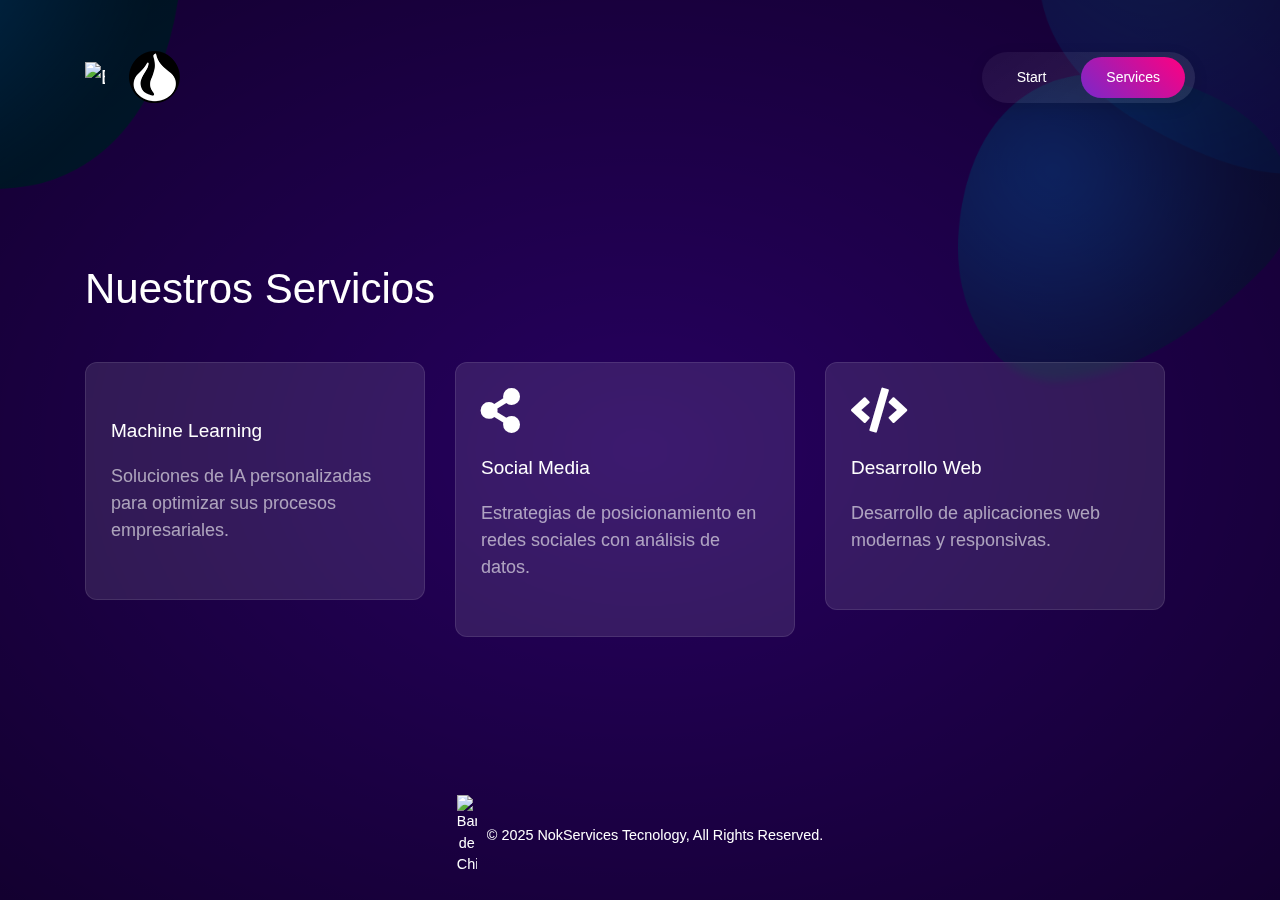
==== commit e288d9ac: "Inicio de Actualizacion de pagina + Limpieza de codigo" ====
--- a/servicios.html
+++ b/servicios.html
@@ -49,7 +49,7 @@
                                 border-radius: 25px;
                                 transition: all 0.4s ease;
                                 margin: 0 5px;
-                                font-weight: 500;">Inicio</a>
+                                font-weight: 500;">Start</a>
                             <a href="servicios.html" class="nav-link active" style="
                                 color: white !important;
                                 text-decoration: none;
@@ -58,7 +58,7 @@
                                 transition: all 0.4s ease;
                                 margin: 0 5px;
                                 font-weight: 500;
-                                background: linear-gradient(45deg, #7928CA, #FF0080);">Servicios</a>
+                                background: linear-gradient(45deg, #7928CA, #FF0080);">Services</a>
                         </div>
                     </div>
                 </nav>
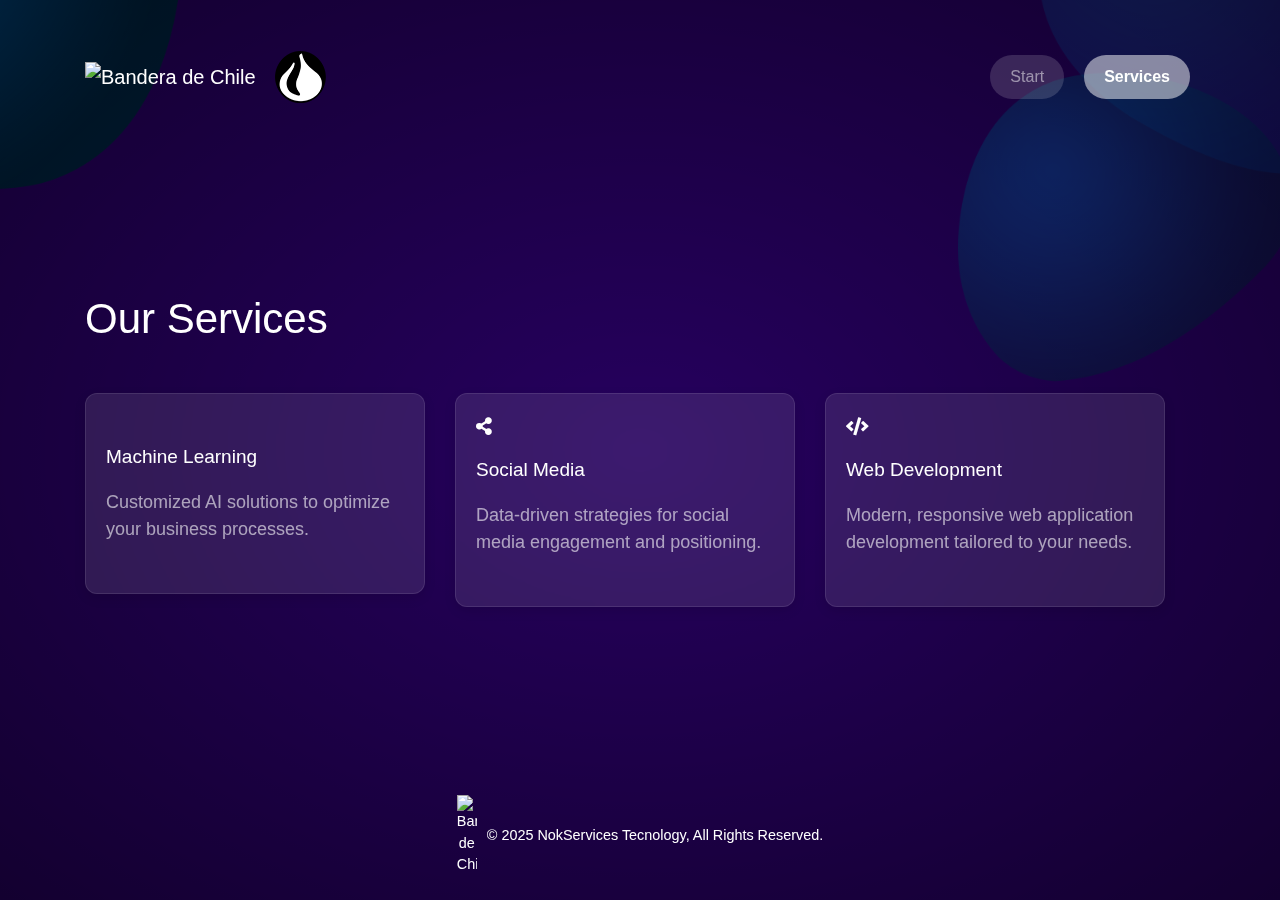
==== commit b12177aa: "Actualizaciones y Limpieza de codigo 0.1" ====
--- a/servicios.html
+++ b/servicios.html
@@ -15,6 +15,7 @@
     <link rel="stylesheet" href="assets/font-awesome/css/fontawesome-all.min.css">
     <link rel="stylesheet" href="assets/css/magnific-popup.css">
     <link rel="stylesheet" href="assets/css/style.css">
+    <link rel="stylesheet" href="assets/css/custom-styles.css">
     <title>Servicios - Nok Services</title>
 
     <!-- Meta tags de seguridad -->
@@ -29,92 +30,56 @@
             <!-- Navigation -->
             <header id="header">
                 <nav class="navbar navbar-dark ts-separate-bg-element">
-                    <a class="navbar-brand" href="index.html" style="display: flex; align-items: center;">
-                        <div style="display: flex; align-items: center; gap: 10px;">
-                            <img src="https://flagcdn.com/w20/cl.png" alt="Bandera de Chile" style="width: 20px; height: auto;">
+                    <!-- Removed inline styling from navbar-brand -->
+                    <a class="navbar-brand" href="index.html">
+                        <div class="brand-container">
+                            <img src="https://flagcdn.com/w20/cl.png" alt="Bandera de Chile">
                             <img src="assets/img/logo.png" alt="">
                         </div>
                     </a>
                     <div class="navbar-nav ml-auto custom-nav">
-                        <div class="nav-container" style="
-                            display: flex;
-                            background: linear-gradient(145deg, rgba(255, 255, 255, 0.05), rgba(255, 255, 255, 0.1));
-                            border-radius: 30px;
-                            padding: 5px;
-                            box-shadow: 0 4px 15px rgba(0, 0, 0, 0.1);">
-                            <a href="index.html" class="nav-link" style="
-                                color: white;
-                                text-decoration: none;
-                                padding: 10px 25px;
-                                border-radius: 25px;
-                                transition: all 0.4s ease;
-                                margin: 0 5px;
-                                font-weight: 500;">Start</a>
-                            <a href="servicios.html" class="nav-link active" style="
-                                color: white !important;
-                                text-decoration: none;
-                                padding: 10px 25px;
-                                border-radius: 25px;
-                                transition: all 0.4s ease;
-                                margin: 0 5px;
-                                font-weight: 500;
-                                background: linear-gradient(45deg, #7928CA, #FF0080);">Services</a>
+                        <!-- Removed inline styles from nav-container -->
+                        <div class="nav-container">
+                            <a href="index.html" class="nav-link">Start</a>
+                            <a href="servicios.html" class="nav-link active">Services</a>
                         </div>
                     </div>
                 </nav>
             </header>
+            <!--end Navigation-->
 
-            <!-- Main Content -->
+            <!-- Main Content with Services Grid -->
             <main id="main-content">
                 <div class="ts-content-wrapper">
                     <div class="row">
                         <div class="col-md-12">
-                            <h1>Nuestros Servicios</h1>
+                            <h1>Our Services</h1>
                             
                             <!-- Services Grid -->
                             <div class="row mt-5">
                                 <!-- Service Card 1 -->
                                 <div class="col-md-4 mb-4">
-                                    <div class="service-card" style="
-                                        background: rgba(255, 255, 255, 0.1);
-                                        border-radius: 12px;
-                                        padding: 25px;
-                                        backdrop-filter: blur(5px);
-                                        border: 1px solid rgba(255, 255, 255, 0.1);
-                                        transition: all 0.3s ease;">
-                                        <i class="fas fa-robot mb-4" style="font-size: 2.5em; color: white;"></i>
+                                    <div class="service-card" style="background: rgba(255, 255, 255, 0.1); border-radius: 12px; padding: 20px; backdrop-filter: blur(5px); border: 1px solid rgba(255, 255, 255, 0.1); box-shadow: 0 4px 12px rgba(0, 0, 0, 0.1); transition: all 0.3s ease;">
+                                        <!-- Icon, title and description -->
+                                        <i class="fas fa-robot mb-4"></i>
                                         <h3>Machine Learning</h3>
-                                        <p>Soluciones de IA personalizadas para optimizar sus procesos empresariales.</p>
+                                        <p>Customized AI solutions to optimize your business processes.</p>
                                     </div>
                                 </div>
-
                                 <!-- Service Card 2 -->
                                 <div class="col-md-4 mb-4">
-                                    <div class="service-card" style="
-                                        background: rgba(255, 255, 255, 0.1);
-                                        border-radius: 12px;
-                                        padding: 25px;
-                                        backdrop-filter: blur(5px);
-                                        border: 1px solid rgba(255, 255, 255, 0.1);
-                                        transition: all 0.3s ease;">
-                                        <i class="fas fa-share-alt mb-4" style="font-size: 2.5em; color: white;"></i>
+                                    <div class="service-card" style="background: rgba(255, 255, 255, 0.1); border-radius: 12px; padding: 20px; backdrop-filter: blur(5px); border: 1px solid rgba(255, 255, 255, 0.1); box-shadow: 0 4px 12px rgba(0, 0, 0, 0.1); transition: all 0.3s ease;">
+                                        <i class="fas fa-share-alt mb-4"></i>
                                         <h3>Social Media</h3>
-                                        <p>Estrategias de posicionamiento en redes sociales con análisis de datos.</p>
+                                        <p>Data-driven strategies for social media engagement and positioning.</p>
                                     </div>
                                 </div>
-
                                 <!-- Service Card 3 -->
                                 <div class="col-md-4 mb-4">
-                                    <div class="service-card" style="
-                                        background: rgba(255, 255, 255, 0.1);
-                                        border-radius: 12px;
-                                        padding: 25px;
-                                        backdrop-filter: blur(5px);
-                                        border: 1px solid rgba(255, 255, 255, 0.1);
-                                        transition: all 0.3s ease;">
-                                        <i class="fas fa-code mb-4" style="font-size: 2.5em; color: white;"></i>
-                                        <h3>Desarrollo Web</h3>
-                                        <p>Desarrollo de aplicaciones web modernas y responsivas.</p>
+                                    <div class="service-card" style="background: rgba(255, 255, 255, 0.1); border-radius: 12px; padding: 20px; backdrop-filter: blur(5px); border: 1px solid rgba(255, 255, 255, 0.1); box-shadow: 0 4px 12px rgba(0, 0, 0, 0.1); transition: all 0.3s ease;">
+                                        <i class="fas fa-code mb-4"></i>
+                                        <h3>Web Development</h3>
+                                        <p>Modern, responsive web application development tailored to your needs.</p>
                                     </div>
                                 </div>
                             </div>
@@ -122,6 +87,7 @@
                     </div>
                 </div>
             </main>
+            <!--end Main Content-->
 
             <!-- Footer -->
             <footer id="footer">
@@ -135,8 +101,9 @@
                 </div>
             </footer>
         </div>
+        <!--end container-->
 
-        <!-- Background -->
+        <!-- Background remains unchanged -->
         <div class="ts-background ts-shapes-canvas position-fixed ts-separate-bg-element" data-bg-color="#26005F">
             <div class="ts-background-image ts-animate ts-scale" data-bg-image="assets/img/bg/14.png"></div>
             <div class="ts-background-image ts-animate ts-bounce" data-bg-image="assets/img/bg/13.png"></div>
@@ -144,7 +111,7 @@
         </div>
     </div>
 
-    <!-- Scripts -->
+    <!-- Scripts remain unchanged -->
     <script src="assets/js/jquery-3.3.1.min.js"></script>
     <script src="assets/js/popper.min.js"></script>
     <script src="assets/bootstrap/js/bootstrap.min.js"></script>
@@ -174,4 +141,4 @@
         });
     </script>
 </body>
-</html> +</html>--- a/assets/css/custom-styles.css
+++ b/assets/css/custom-styles.css
@@ -0,0 +1,46 @@
+/* ...existing code... */
+
+/* Navigation Menu Enhancements */
+.nav-container {
+  display: flex;
+  flex-wrap: wrap;
+  justify-content: center;
+  align-items: center;
+  gap: 10px; /* espacios entre elementos */
+}
+
+.nav-container a.nav-link {
+  display: inline-block;
+  white-space: nowrap; /* evita que se dividan palabras */
+  margin: 0 5px;
+  padding: 10px 20px;
+  font-size: 16px;
+  /* Efectos existentes */
+  background: rgba(255, 255, 255, 0.15);
+  border-radius: 25px;
+  color: white;
+  text-decoration: none;
+  transition: background 0.3s ease, transform 0.3s ease;
+}
+
+.nav-container a.nav-link:hover {
+  background: rgba(255, 255, 255, 0.3);
+  transform: scale(1.05);
+}
+
+.nav-container a.nav-link.active,
+.nav-container a.nav-link.active:hover {
+  background: rgba(255, 255, 255, 0.5);
+  font-weight: 600;
+}
+
+/* Responsive adjustments */
+@media (max-width: 768px) {
+  .nav-container a.nav-link {
+    margin: 5px 10px;
+    padding: 8px 16px;
+    font-size: 14px;
+  }
+}
+
+/* ...existing code... */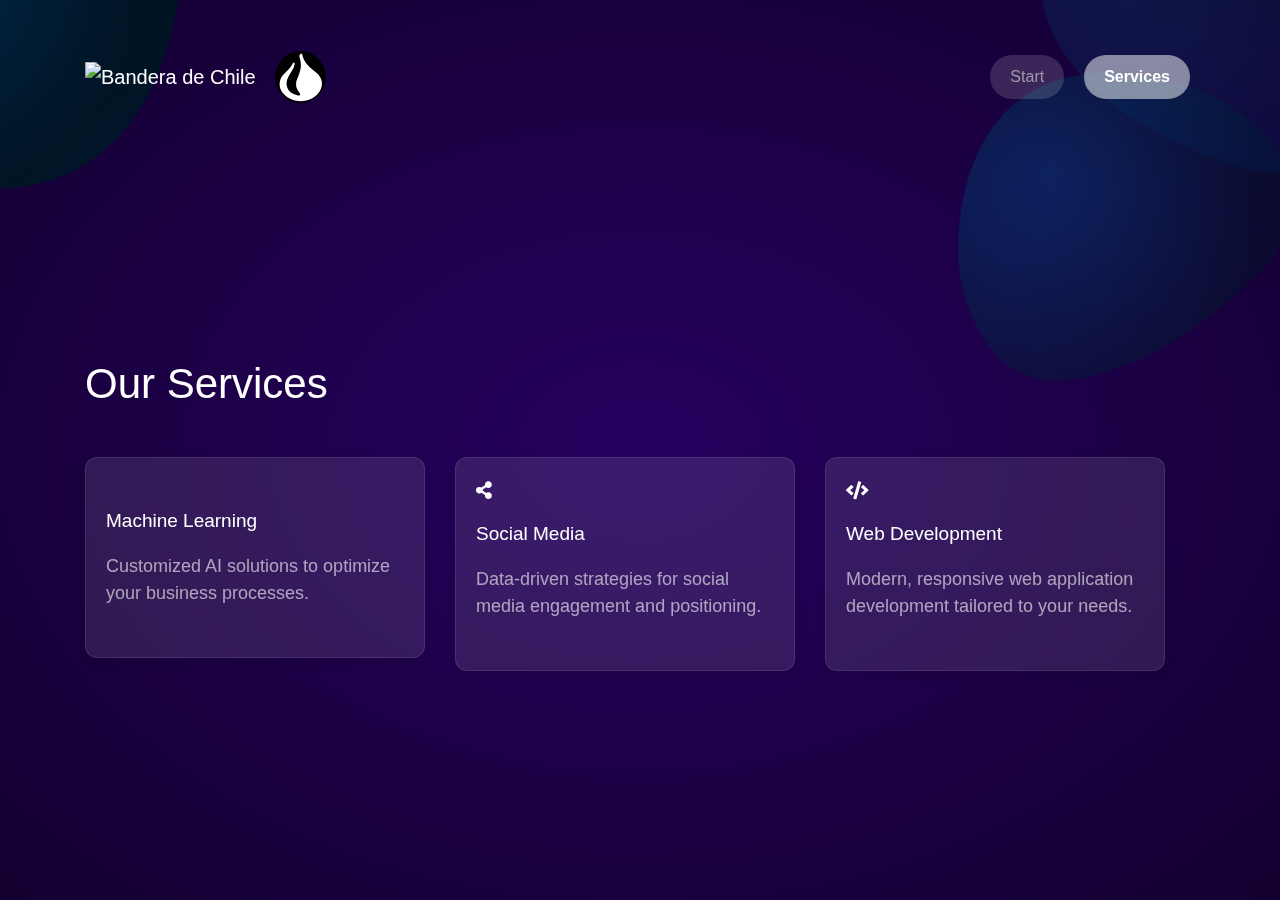
==== commit 6a8bf08e: "Reparacion de Footer repetido" ====
--- a/servicios.html
+++ b/servicios.html
@@ -89,20 +89,6 @@
             </main>
             <!--end Main Content-->
 
-            <!-- Footer -->
-            <footer id="footer">
-                <div class="clearfix py-4">
-                    <div class="text-center">
-                        <small style="display: inline-flex; align-items: center; justify-content: center;">
-                            <img src="https://flagcdn.com/w20/cl.png" alt="Bandera de Chile" style="width: 20px; height: auto; margin-right: 10px;">
-                            © 2025 NokServices Tecnology, All Rights Reserved.
-                        </small>
-                    </div>
-                </div>
-            </footer>
-        </div>
-        <!--end container-->
-
         <!-- Background remains unchanged -->
         <div class="ts-background ts-shapes-canvas position-fixed ts-separate-bg-element" data-bg-color="#26005F">
             <div class="ts-background-image ts-animate ts-scale" data-bg-image="assets/img/bg/14.png"></div>
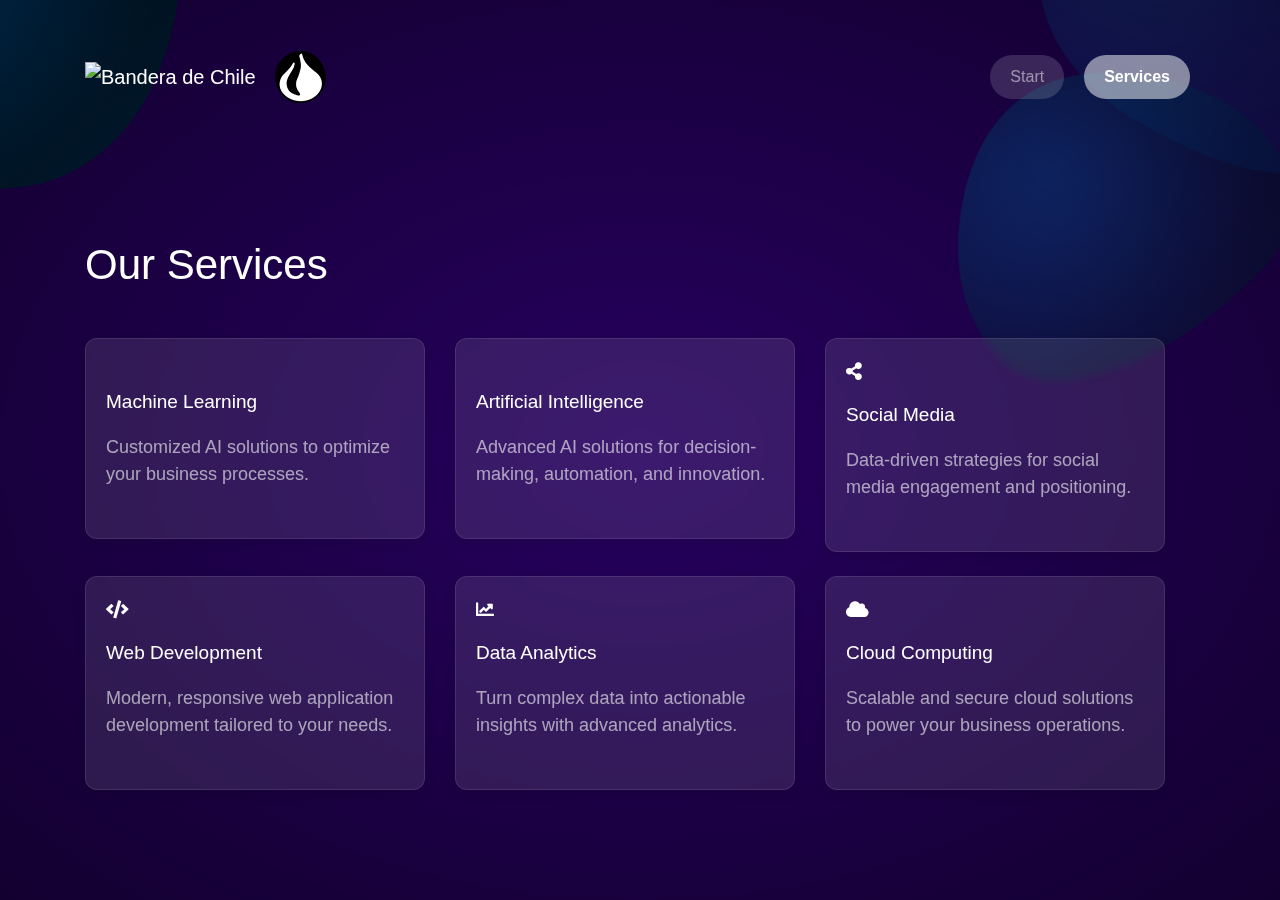
==== commit fcc96960: "Modulo de Linkedin + Servicios Ofrecidos" ====
--- a/servicios.html
+++ b/servicios.html
@@ -57,29 +57,52 @@
                             
                             <!-- Services Grid -->
                             <div class="row mt-5">
-                                <!-- Service Card 1 -->
+                                <!-- Service Card 1: Machine Learning -->
                                 <div class="col-md-4 mb-4">
-                                    <div class="service-card" style="background: rgba(255, 255, 255, 0.1); border-radius: 12px; padding: 20px; backdrop-filter: blur(5px); border: 1px solid rgba(255, 255, 255, 0.1); box-shadow: 0 4px 12px rgba(0, 0, 0, 0.1); transition: all 0.3s ease;">
-                                        <!-- Icon, title and description -->
+                                    <div class="service-card" style="background: rgba(255,255,255,0.1); border-radius:12px; padding:20px; backdrop-filter:blur(5px); border:1px solid rgba(255,255,255,0.1); box-shadow:0 4px 12px rgba(0,0,0,0.1); transition:all 0.3s ease;">
                                         <i class="fas fa-robot mb-4"></i>
                                         <h3>Machine Learning</h3>
                                         <p>Customized AI solutions to optimize your business processes.</p>
                                     </div>
                                 </div>
-                                <!-- Service Card 2 -->
+                                <!-- Service Card 2: Artificial Intelligence -->
                                 <div class="col-md-4 mb-4">
-                                    <div class="service-card" style="background: rgba(255, 255, 255, 0.1); border-radius: 12px; padding: 20px; backdrop-filter: blur(5px); border: 1px solid rgba(255, 255, 255, 0.1); box-shadow: 0 4px 12px rgba(0, 0, 0, 0.1); transition: all 0.3s ease;">
+                                    <div class="service-card" style="background: rgba(255,255,255,0.1); border-radius:12px; padding:20px; backdrop-filter:blur(5px); border:1px solid rgba(255,255,255,0.1); box-shadow:0 4px 12px rgba(0,0,0,0.1); transition:all 0.3s ease;">
+                                        <i class="fas fa-brain mb-4"></i>
+                                        <h3>Artificial Intelligence</h3>
+                                        <p>Advanced AI solutions for decision-making, automation, and innovation.</p>
+                                    </div>
+                                </div>
+                                <!-- Service Card 3: Social Media -->
+                                <div class="col-md-4 mb-4">
+                                    <div class="service-card" style="background: rgba(255,255,255,0.1); border-radius:12px; padding:20px; backdrop-filter:blur(5px); border:1px solid rgba(255,255,255,0.1); box-shadow:0 4px 12px rgba(0,0,0,0.1); transition:all 0.3s ease;">
                                         <i class="fas fa-share-alt mb-4"></i>
                                         <h3>Social Media</h3>
                                         <p>Data-driven strategies for social media engagement and positioning.</p>
                                     </div>
                                 </div>
-                                <!-- Service Card 3 -->
+                                <!-- Service Card 4: Web Development -->
                                 <div class="col-md-4 mb-4">
-                                    <div class="service-card" style="background: rgba(255, 255, 255, 0.1); border-radius: 12px; padding: 20px; backdrop-filter: blur(5px); border: 1px solid rgba(255, 255, 255, 0.1); box-shadow: 0 4px 12px rgba(0, 0, 0, 0.1); transition: all 0.3s ease;">
+                                    <div class="service-card" style="background: rgba(255,255,255,0.1); border-radius:12px; padding:20px; backdrop-filter:blur(5px); border:1px solid rgba(255,255,255,0.1); box-shadow:0 4px 12px rgba(0,0,0,0.1); transition:all 0.3s ease;">
                                         <i class="fas fa-code mb-4"></i>
                                         <h3>Web Development</h3>
                                         <p>Modern, responsive web application development tailored to your needs.</p>
+                                    </div>
+                                </div>
+                                <!-- Service Card 5: Data Analytics -->
+                                <div class="col-md-4 mb-4">
+                                    <div class="service-card" style="background: rgba(255,255,255,0.1); border-radius:12px; padding:20px; backdrop-filter:blur(5px); border:1px solid rgba(255,255,255,0.1); box-shadow:0 4px 12px rgba(0,0,0,0.1); transition:all 0.3s ease;">
+                                        <i class="fas fa-chart-line mb-4"></i>
+                                        <h3>Data Analytics</h3>
+                                        <p>Turn complex data into actionable insights with advanced analytics.</p>
+                                    </div>
+                                </div>
+                                <!-- Service Card 6: Cloud Computing -->
+                                <div class="col-md-4 mb-4">
+                                    <div class="service-card" style="background: rgba(255,255,255,0.1); border-radius:12px; padding:20px; backdrop-filter:blur(5px); border:1px solid rgba(255,255,255,0.1); box-shadow:0 4px 12px rgba(0,0,0,0.1); transition:all 0.3s ease;">
+                                        <i class="fas fa-cloud mb-4"></i>
+                                        <h3>Cloud Computing</h3>
+                                        <p>Scalable and secure cloud solutions to power your business operations.</p>
                                     </div>
                                 </div>
                             </div>
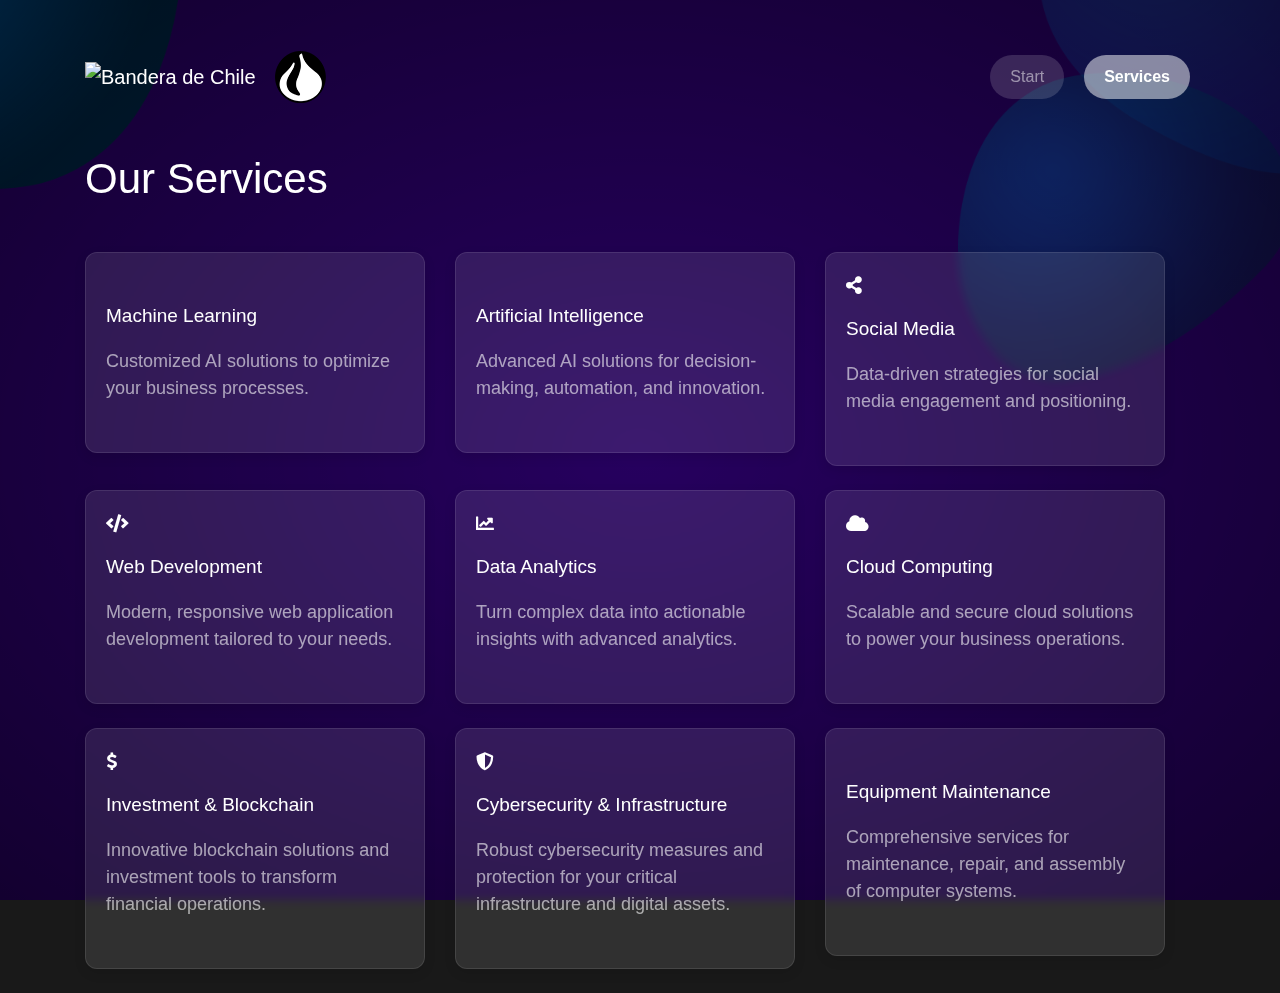
==== commit a23911b9: "Actualizacion de servicios" ====
--- a/servicios.html
+++ b/servicios.html
@@ -105,6 +105,32 @@
                                         <p>Scalable and secure cloud solutions to power your business operations.</p>
                                     </div>
                                 </div>
+                                <!-- New Service Card 7: Investment & Blockchain -->
+                                <div class="col-md-4 mb-4">
+                                    <div class="service-card" style="background: rgba(255,255,255,0.1); border-radius:12px; padding:20px; backdrop-filter: blur(5px); border:1px solid rgba(255,255,255,0.1); box-shadow:0 4px 12px rgba(0,0,0,0.1); transition: all 0.3s ease;">
+                                        <i class="fas fa-dollar-sign mb-4"></i>
+                                        <h3>Investment & Blockchain</h3>
+                                        <p>Innovative blockchain solutions and investment tools to transform financial operations.</p>
+                                    </div>
+                                </div>
+
+                                <!-- New Service Card 8: Cybersecurity & Infrastructure -->
+                                <div class="col-md-4 mb-4">
+                                    <div class="service-card" style="background: rgba(255,255,255,0.1); border-radius:12px; padding:20px; backdrop-filter: blur(5px); border:1px solid rgba(255,255,255,0.1); box-shadow:0 4px 12px rgba(0,0,0,0.1); transition: all 0.3s ease;">
+                                        <i class="fas fa-shield-alt mb-4"></i>
+                                        <h3>Cybersecurity & Infrastructure</h3>
+                                        <p>Robust cybersecurity measures and protection for your critical infrastructure and digital assets.</p>
+                                    </div>
+                                </div>
+
+                                <!-- New Service Card 9: Equipment Maintenance -->
+                                <div class="col-md-4 mb-4">
+                                    <div class="service-card" style="background: rgba(255,255,255,0.1); border-radius:12px; padding:20px; backdrop-filter: blur(5px); border:1px solid rgba(255,255,255,0.1); box-shadow:0 4px 12px rgba(0,0,0,0.1); transition: all 0.3s ease;">
+                                        <i class="fas fa-tools mb-4"></i>
+                                        <h3>Equipment Maintenance</h3>
+                                        <p>Comprehensive services for maintenance, repair, and assembly of computer systems.</p>
+                                    </div>
+                                </div>
                             </div>
                         </div>
                     </div>
--- a/assets/css/custom-styles.css
+++ b/assets/css/custom-styles.css
@@ -43,4 +43,12 @@
   }
 }
 
+.linkedin-widget:hover {
+  background: rgba(255, 255, 255, 0.3) !important;
+  transform: translateY(-5px);
+  box-shadow: 0 8px 20px rgba(0,0,0,0.2) !important;
+  cursor: pointer;
+  transition: all 0.3s ease;
+}
+
 /* ...existing code... */